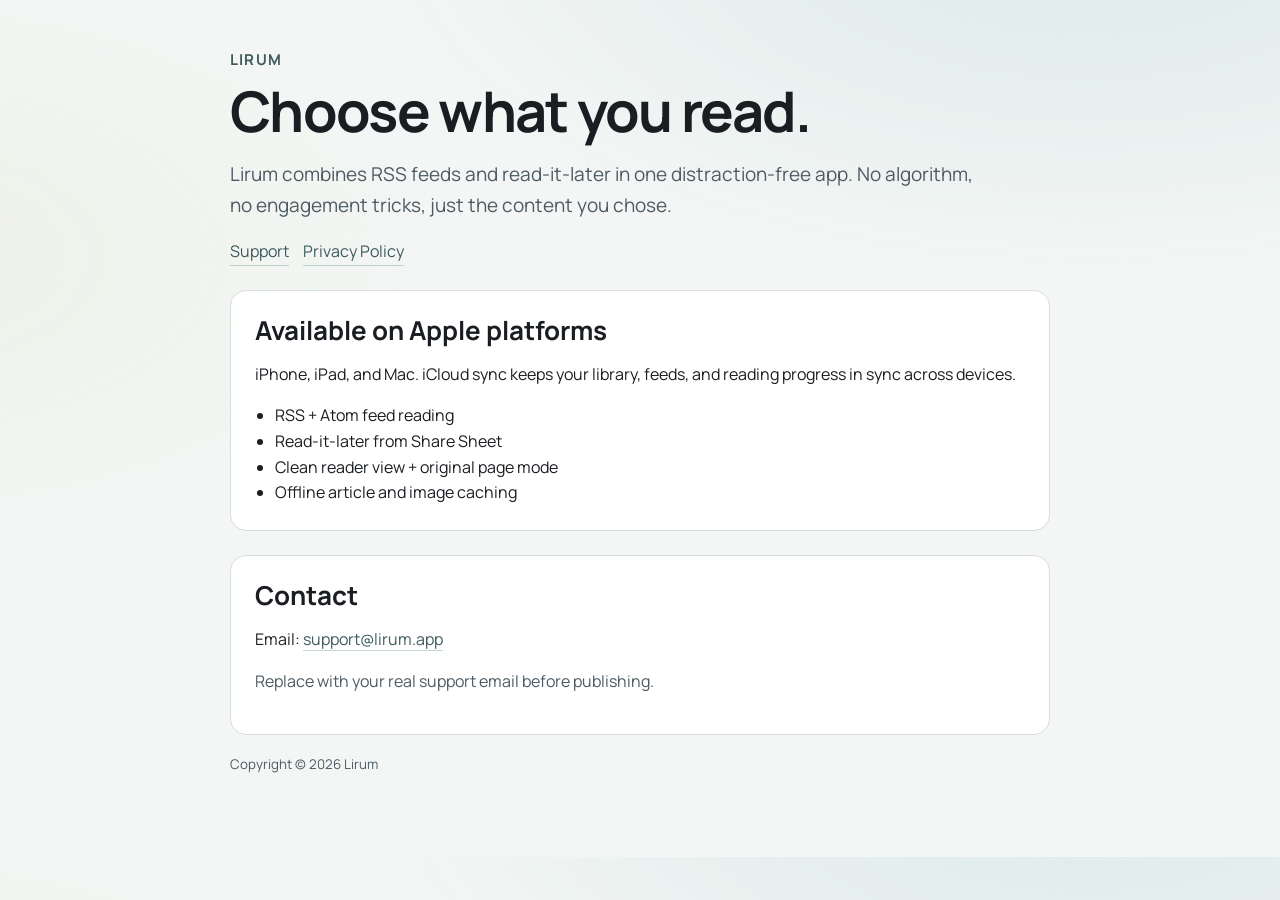
==== index.html @ bce47901 "add site" ====
<!doctype html>
<html lang="en">
<head>
  <meta charset="utf-8" />
  <meta name="viewport" content="width=device-width, initial-scale=1" />
  <title>Lirum</title>
  <meta name="description" content="Lirum is an RSS reader and read-it-later app for iPhone, iPad, and Mac." />
  <link rel="preconnect" href="https://fonts.googleapis.com">
  <link rel="preconnect" href="https://fonts.gstatic.com" crossorigin>
  <link href="https://fonts.googleapis.com/css2?family=Manrope:wght@400;600;700;800&display=swap" rel="stylesheet">
  <link rel="stylesheet" href="styles.css" />
</head>
<body>
  <main>
    <header>
      <div class="brand">Lirum</div>
      <h1>Choose what you read.</h1>
      <p class="lead">Lirum combines RSS feeds and read-it-later in one distraction-free app. No algorithm, no engagement tricks, just the content you chose.</p>
      <div class="nav">
        <a href="support.html">Support</a>
        <a href="privacy.html">Privacy Policy</a>
      </div>
    </header>

    <section class="card">
      <h2>Available on Apple platforms</h2>
      <p>iPhone, iPad, and Mac. iCloud sync keeps your library, feeds, and reading progress in sync across devices.</p>
      <ul>
        <li>RSS + Atom feed reading</li>
        <li>Read-it-later from Share Sheet</li>
        <li>Clean reader view + original page mode</li>
        <li>Offline article and image caching</li>
      </ul>
    </section>

    <section class="card">
      <h2>Contact</h2>
      <p>Email: <a href="mailto:support@lirum.app">support@lirum.app</a></p>
      <p class="muted">Replace with your real support email before publishing.</p>
    </section>

    <p><small>Copyright &copy; 2026 Lirum</small></p>
  </main>
</body>
</html>
---- styles.css ----
:root {
  --bg: #f3f6f4;
  --ink: #1a1d21;
  --muted: #4c5a63;
  --accent: #5b8a8c;
  --accent-dark: #3d5a5c;
  --accent-light: #8fb3b5;
  --archive: #8a7b6b;
  --positive: #6b8a6e;
  --destructive: #b85c5c;
  --card: #ffffff;
  --line: #d7dfda;
}

* { box-sizing: border-box; }

body {
  margin: 0;
  font-family: "Manrope", "Avenir Next", "Segoe UI", sans-serif;
  color: var(--ink);
  background:
    radial-gradient(1200px 600px at 85% -10%, #dbe9e9 0%, transparent 60%),
    radial-gradient(1000px 500px at -10% 30%, #edf1e7 0%, transparent 55%),
    var(--bg);
  line-height: 1.6;
}

main {
  max-width: 860px;
  margin: 0 auto;
  padding: 48px 20px 64px;
}

header {
  margin-bottom: 24px;
}

.brand {
  font-size: 15px;
  letter-spacing: 0.08em;
  text-transform: uppercase;
  color: var(--accent-dark);
  font-weight: 700;
}

h1 {
  font-size: clamp(34px, 6vw, 56px);
  line-height: 1.04;
  margin: 10px 0 14px;
  letter-spacing: -0.03em;
}

.lead {
  color: var(--muted);
  font-size: 19px;
  max-width: 62ch;
}

.card {
  margin-top: 24px;
  background: var(--card);
  border: 1px solid var(--line);
  border-radius: 16px;
  padding: 24px;
}

h2 {
  margin: 0 0 10px;
  font-size: 26px;
  line-height: 1.2;
}

ul {
  margin: 12px 0 0;
  padding-left: 20px;
}

a {
  color: var(--accent-dark);
  text-decoration: none;
  border-bottom: 1px solid rgba(91, 138, 140, 0.35);
}

a:hover {
  color: var(--accent);
  border-bottom-color: var(--accent);
}

.nav {
  margin-top: 16px;
  display: flex;
  gap: 14px;
  flex-wrap: wrap;
}

small, .muted {
  color: var(--muted);
}

@media (max-width: 640px) {
  main { padding-top: 30px; }
  .card { padding: 18px; border-radius: 12px; }
}
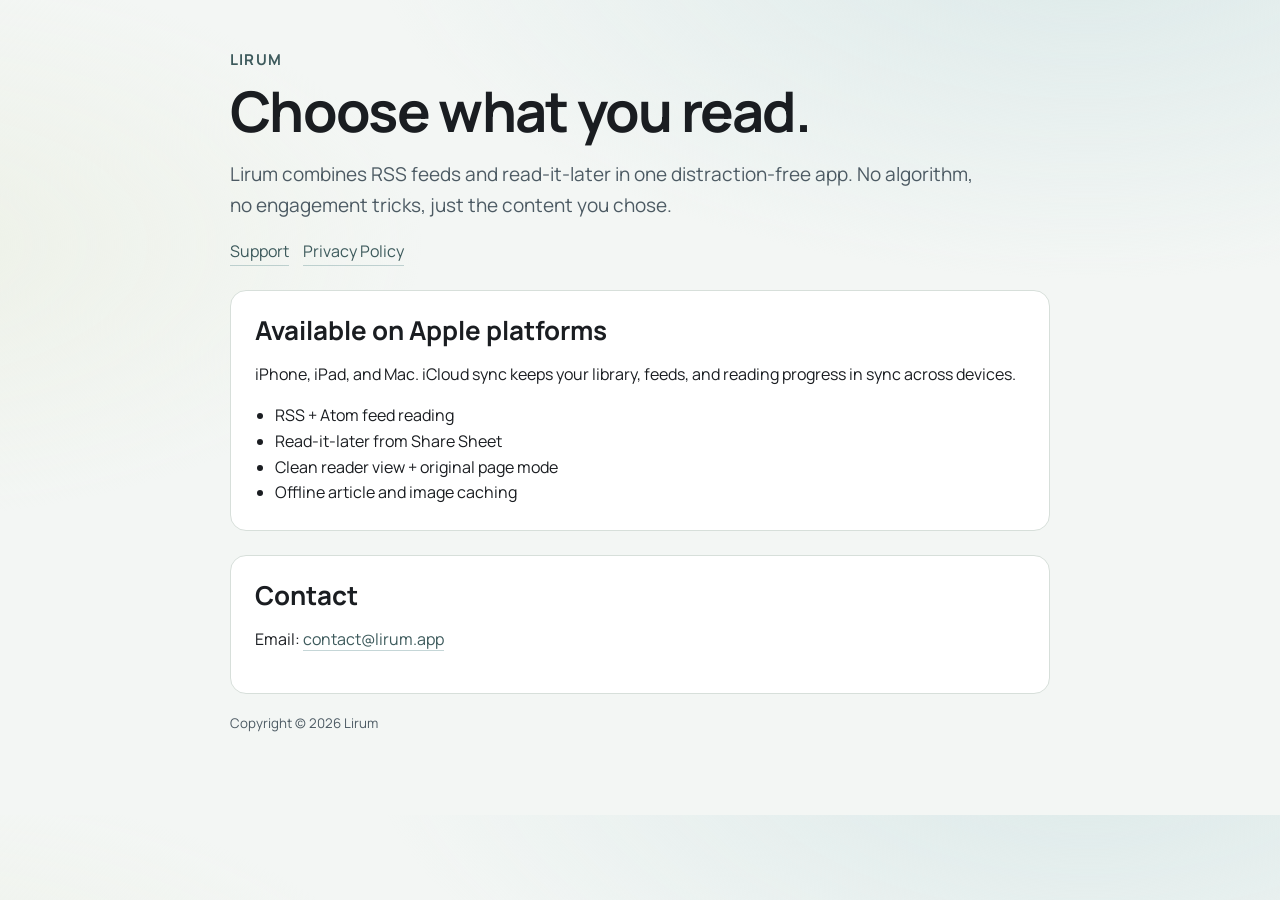
==== commit b5c3e65b: "Update email address" ====
--- a/index.html
+++ b/index.html
@@ -35,8 +35,7 @@
 
     <section class="card">
       <h2>Contact</h2>
-      <p>Email: <a href="mailto:support@lirum.app">support@lirum.app</a></p>
-      <p class="muted">Replace with your real support email before publishing.</p>
+      <p>Email: <a href="mailto:contact@lirum.app">contact@lirum.app</a></p>
     </section>
 
     <p><small>Copyright &copy; 2026 Lirum</small></p>
